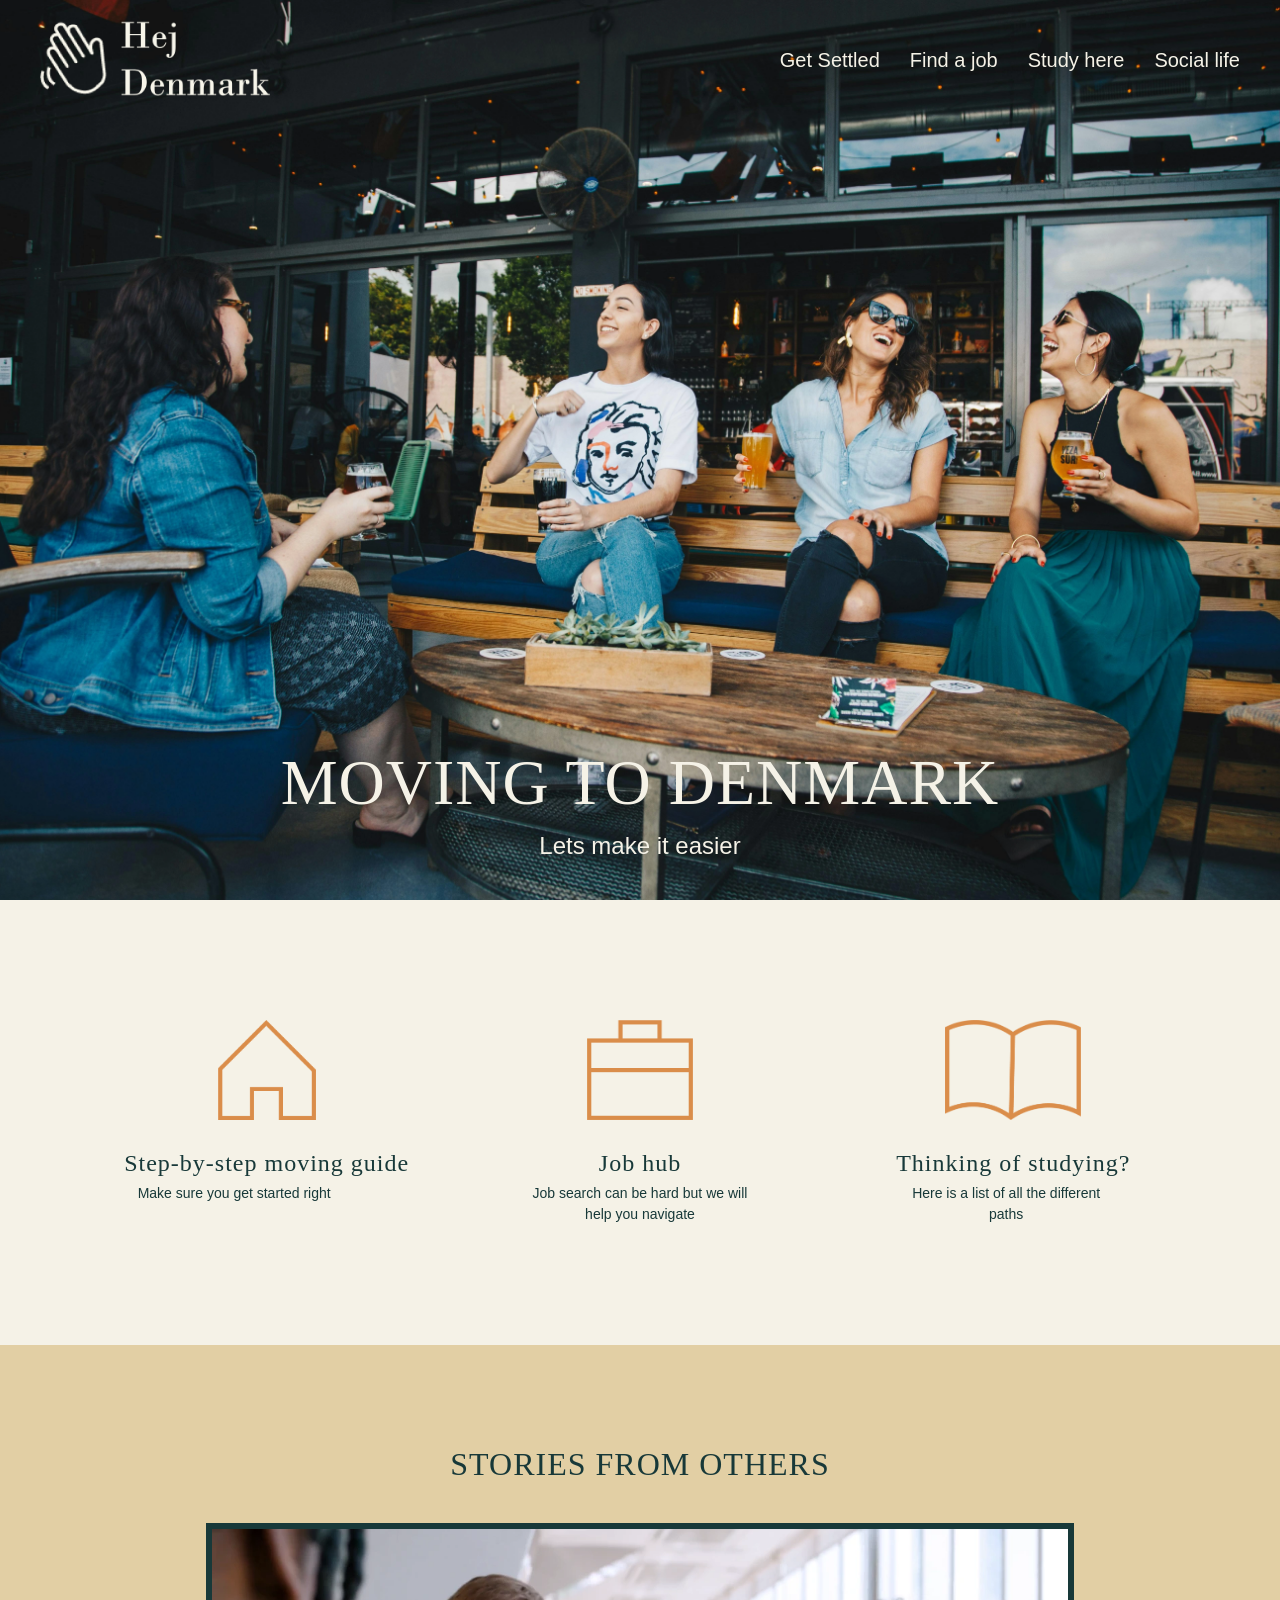
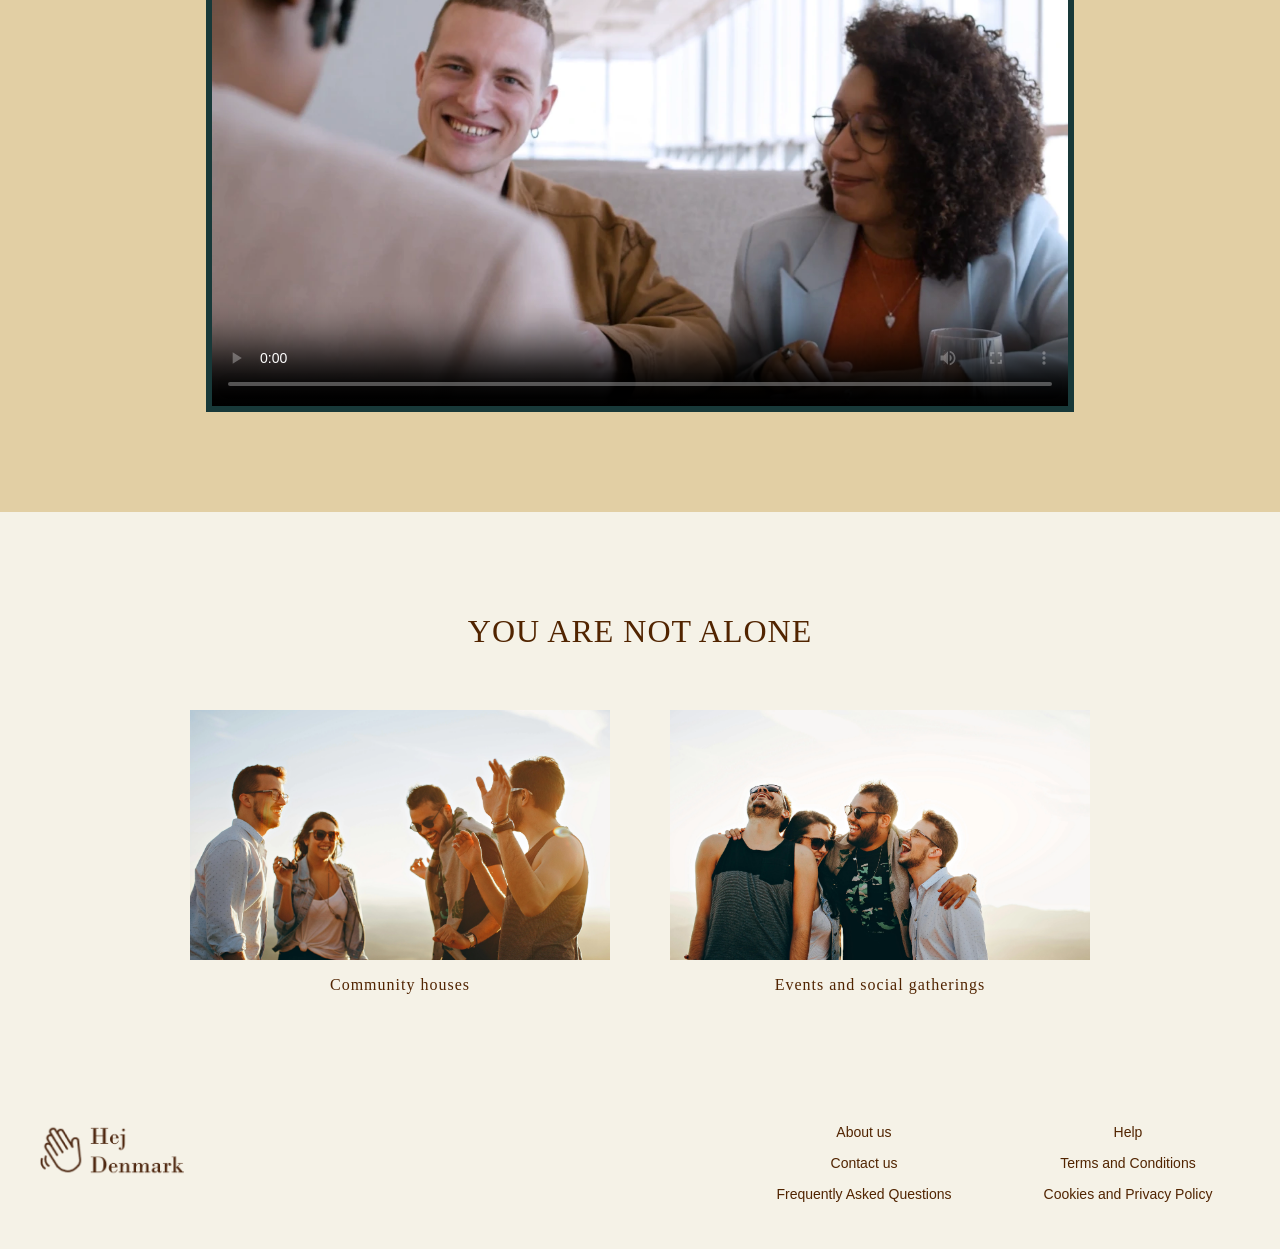
==== index.html @ d4f39c69 "first commit" ====
<!DOCTYPE html>
<html lang="da">

<head>
    <meta charset="UTF-8">
    <meta name="viewport" content="width=device-width, initial-scale=1.0">
    <meta name="robots" content="noindex">
    <link rel="stylesheet" href="css/layout.css">
    <link rel="stylesheet" href="css/style.css">
    <link rel="icon" type="image/png" sizes="32x32" href="favicon_io/favicon-32x32.png">
    <link rel="icon" type="image/png" sizes="16x16" href="favicon_io/favicon-16x16.png">
    <title>Hej Danmark</title>
</head>

<body>
    <main>
        <section class="hero">
            <header class="site-header">
                <div class="logo">
                    <a href="index.html">
                        <img src="logo/logo_hvid.webp" alt="hvidlogo">
                    </a>
                </div>

                <nav>
                    <ul class="nav-menu">
                        <li><a href="get_settled.html">Get Settled</a></li>
                        <li><a href="find_job.html">Find a job</a></li>
                        <li><a href="study_here.html">Study here</a></li>
                        <li><a href="social_life.html">Social life</a></li>
                    </ul>
                </nav>

                <button class="burger_light">
                    <span class="line"></span>
                    <span class="line"></span>
                    <span class="line"></span>
                </button>
                <script src="menu.js"></script>
            </header>

            <img src="imgs/forsidebillede.webp" alt="forsidebillede">

            <div class="hero-text">
                <h1>Moving to Denmark</h1>
                <p>Lets make it easier</p>
            </div>
        </section>

        <section class="info-grid">
            <article class="info-card">
                <a href="get_settled.html">
                    <img src="logo/housethick.webp" alt="Step by step">
                </a>
                <div class="info-text">
                    <h2>Step-by-step moving guide</h2>
                    <p>Make sure you get started right</p>
                </div>
            </article>

            <article class="info-card">
                <a href="find_job.html">
                    <img src="logo/bagthick.webp" alt="Job hub">
                </a>
                <div class="info-text">
                    <h2>Job hub</h2>
                    <p>Job search can be hard but we will help you navigate</p>
                </div>
            </article>

            <article class="info-card">
                <a href="study_here.html">
                    <img src="logo/bookthick.webp" alt="Study here">
                </a>
                <div class="info-text">
                    <h2>Thinking of studying?</h2>
                    <p>Here is a list of all the different paths</p>
                </div>
            </article>
        </section>

        <section class="stories">
            <h2>Stories from others</h2>
            <div class="video-box">
                <video controls src="imgs/0_People_Restaurant_3840x2160.mp4" poster="imgs/video-thumbnail.webp">
                </video>
            </div>
        </section>

        <section class="community">
            <h2>You are not alone</h2>

            <div class="community-grid">

                <a href="social_life.html" class="community-card">
                    <img src="imgs/people_dancing.webp" alt="community houses">
                    <h3>Community houses</h3>
                </a>

                <a href="social_life.html" class="community-card">
                    <img src="imgs/people_hugging.webp" alt="events and social gatherings">
                    <h3>Events and social gatherings</h3>
                </a>

            </div>
        </section>
    </main>
    <footer class="site-footer">
        <div class="logo">
            <a href="index.html">
                <img src="logo/logo_brun.webp" alt="brunlogo">
            </a>

            <ul class="footer-links">
                <li>About us</li>
                <li>Contact us</li>
                <li>Frequently Asked Questions</li>
            </ul>

            <ul class="footer-links">
                <li>Help</li>
                <li>Terms and Conditions</li>
                <li>Cookies and Privacy Policy</li>
            </ul>
        </div>
    </footer>
</body>

</html>
---- css/layout.css ----
/* RESET */

* {
  margin: 0;
  padding: 0;
  box-sizing: border-box;
}

/********************************HEADER OG FOOTER**********************************/
/* HEADER LAYOUT */
.site-header {
  display: flex;
  justify-content: space-between;
  align-items: center;
  padding: 15px 40px;
  width: 100%;
  box-sizing: border-box;
}

.site-header .logo img {
  display: block;
  width: 230px;
  height: auto;
}

.nav-menu {
  display: flex;
  gap: 30px;
  list-style: none;
  margin: 0;
  padding: 0;
  align-items: center;
}

.menu-icon {
  display: none;
}

/* FOOTER LAYOUT */
.site-footer {
  padding: 30px 40px;
}

.site-footer .logo {
  display: grid;
  grid-template-columns: 3fr 1fr 1fr;
  align-items: start;
  column-gap: 40px;
}

.site-footer .logo img {
  max-height: 55px;
  width: auto;
  display: block;
  margin-bottom: 40px;
}

/********************************FORSIDE**********************************/
/* HERO LAYOUT */
.hero {
  height: 100vh;
  display: grid;
  grid-template-rows: auto 1fr auto;
  overflow: hidden;
}

.hero img {
  grid-row: 1 / 4;
  grid-column: 1;
  width: 100%;
  height: 100%;
  object-fit: cover;
  display: block;
}

.site-header {
  grid-row: 1;
  grid-column: 1;
  z-index: 1;
}

.hero-text {
  grid-row: 3;
  grid-column: 1;
  text-align: center;
  margin-bottom: 40px;
  z-index: 1;
  width: 100%;
}

/* INFO GRID LAYOUT */
.info-grid {
  display: grid;
  grid-template-columns: repeat(3, 1fr);
  padding: 120px 80px;
  text-align: center;
}

.info-card {
  display: flex;
  flex-direction: column;
  align-items: center;
  gap: 15px;
}

.info-card img {
  width: auto;
  height: 100px;
}

/* STORIES SECTION LAYOUT */
.stories {
  display: flex;
  flex-direction: column;
  align-items: center;
  padding: 100px 20px;
  text-align: center;
}

.video-box {
  width: 70%;
  max-width: 900px;
  margin-top: 40px;
}

.video-box video {
  width: 100%;
  height: auto;
  display: block;
}

/* COMMUNITY SECTION LAYOUT */
.community {
  text-align: center;
  padding: 100px 20px;
}

.community-grid {
  display: grid;
  grid-template-columns: repeat(2, 1fr);
  gap: 60px;
  max-width: 900px;
  margin: 60px auto 0;
}

.community-card {
  display: block;
}

.community-card img {
  width: 100%;
  height: 250px;
  object-fit: cover;
  display: block;
}

/********************************GET SETTLED SIDE**********************************/
/* INTRO LAYOUT */

.settled-intro {
  display: flex;
  flex-direction: column;
  align-items: center;
  padding: 70px 60px;
}

.settled-title {
  text-align: center;
  margin-bottom: 60px;
}

.settled-grid {
  display: grid;
  grid-template-columns: 320px 260px;
  gap: 70px;
  justify-content: center;
  align-items: start;
}

.settled-image img {
  width: 100%;
  height: auto;
  display: block;
}

.settled-links {
  list-style: none;
  padding: 0;
  margin: 0;
  margin-top: 40px;
}

.settled-links li {
  margin-bottom: 40px;
}

/* MOVING GUIDE SECTION */

.moving-guide {
  display: grid;
  grid-template-columns: 420px 260px;
  justify-content: center;
  align-items: center;
  gap: 120px;
  padding: 80px 60px;
}

.moving-guide-content {
  display: flex;
  flex-direction: column;
  align-items: center;
  text-align: center;
}

.moving-guide-content p {
  margin: 35px 0;
  line-height: 1.6;
  max-width: 280px;
}

.moving-guide-image img {
  width: 100%;
  height: auto;
  display: block;
}

/* HOUSING SECTION */

.housing-section {
  display: grid;
  grid-template-columns: 360px 420px;
  justify-content: center;
  align-items: center;
  gap: 120px;
  padding: 80px 60px;
}

.housing-image img {
  width: 100%;
  height: auto;
  display: block;
}

.housing-content {
  text-align: center;
}

.housing-buttons {
  display: grid;
  grid-template-columns: 1fr 1fr;
  gap: 30px;
  margin: 40px 0;
}

/* HELP SECTION */

.help-section {
  display: flex;
  flex-direction: column;
  align-items: center;
  text-align: center;
  padding: 80px 60px;
}

.help-links {
  list-style: none;
  padding: 0;
  margin-top: 30px;
}

.help-links li {
  margin-bottom: 10px;
}

/********************************FIND A JOB SIDE**********************************/
/* INTRO */

.job-intro {
  display: grid;
  grid-template-columns: 360px 320px;
  justify-content: center;
  align-items: start;
  gap: 120px;
  padding: 180px 60px;
}

.job-intro-content {
  text-align: center;
}

.job-intro-content p {
  margin-top: 30px;
  line-height: 1.6;
}

.job-intro-image img {
  width: 100%;
  height: auto;
  display: block;
}

/* JOB SEARCH SECTION */

.job-search {
  display: flex;
  flex-direction: column;
  align-items: center;
  text-align: center;
  padding: 80px 60px;
}

.job-search-buttons {
  display: flex;
  gap: 40px;
  margin: 40px 0;
  flex-wrap: wrap;
  justify-content: center;
}

/* WORK CULTURE SECTION */

.work-culture {
  display: grid;
  grid-template-columns: 320px 360px;
  justify-content: center;
  align-items: start;
  gap: 80px;
  padding: 80px 60px;
}

.work-culture-image img {
  width: 100%;
  height: auto;
  display: block;
}

.work-culture-links {
  list-style: none;
  padding: 0;
  margin: 40px 0 0 0;
}

.work-culture-links li {
  margin-bottom: 22px;
}

/* CV SECTION */

.cv-section {
  display: grid;
  grid-template-columns: 400px 320px;
  justify-content: center;
  align-items: center;
  gap: 100px;
  padding: 80px 60px;
}

.cv-content {
  align-self: start;
  padding-top: 30px;
}

.cv-image img {
  width: 100%;
  height: auto;
  display: block;
}

.cv-links {
  list-style: none;
  padding: 0;
  margin-top: 55px;
}

.cv-links li {
  margin-bottom: 26px;
}

/************************************ MOBILE LAYOUT ***********************************/

/******* FORSIDE *********/
/* HERO SECTION */

@media (max-width: 768px) {
  .site-header {
    padding: 20px;
  }

  .site-header .logo img {
    width: 140px;
  }

  .nav-menu {
    display: none;
  }

  .menu-icon {
    display: block;
    font-size: 40px;
    color: #f5f2e7;
    line-height: 1;
  }

  .hero {
    min-height: 100vh;
    height: auto;
  }

  .hero-text {
    margin-bottom: 30px;
    padding: 0 20px;
  }

  /*************************************************SPURJA KENNARANN**********************************************************/
  .site-header .light-header .menu-icon {
    color: black;
  }
  /*************************************************SPURJA KENNARANN**********************************************************/
}

/* ICON / INFO SECTION */
@media (max-width: 768px) {
  .info-grid {
    display: flex;
    flex-direction: column;
    gap: 40px;
    padding: 60px 90px;
  }

  .info-card {
    display: grid;
    grid-template-columns: 80px 1fr;
    align-items: center;
    text-align: left;
    column-gap: 70px;
  }

  .info-icon {
    display: flex;
    justify-content: center;
    align-items: center;
  }

  .info-icon img {
    width: 60px;
    height: auto;
    display: block;
  }

  .info-text {
    display: flex;
    flex-direction: column;
    justify-content: center;
  }

  /* COMMUNITY SECTION */
  .community {
    padding: 60px 20px;
  }

  .community-grid {
    grid-template-columns: 1fr;
    gap: 40px;
    max-width: 260px;
    margin: 40px auto 0;
  }

  .community-card {
    display: flex;
    flex-direction: column;
    align-items: center;
  }

  .community-card img {
    width: 100%;
    height: auto;
    object-fit: cover;
  }

  .community-card h3 {
    margin-top: 12px;
    text-align: center;
  }

  /* FOOTER */

  .site-footer {
    padding: 40px 20px;
  }

  .site-footer .logo {
    grid-template-columns: 1fr;
    justify-items: center;
    row-gap: 20px;
    text-align: center;
  }

  .site-footer .logo img {
    max-height: 55px;
    width: auto;
  }

  .footer-links {
    justify-self: center;
  }

  /******************** GET SETTLED ***********************/
  /* INTRO */

  .settled-intro {
    padding: 35px 20px 50px;
  }

  .settled-title {
    text-align: center;
    margin-bottom: 30px;
  }

  .settled-grid {
    grid-template-columns: 150px 1fr;
    gap: 20px;
    align-items: start;
    justify-content: center;
  }

  .settled-image img {
    width: 150px;
    height: auto;
    display: block;
  }

  .settled-content {
    padding-top: 6px;
  }

  .settled-links {
    margin-top: 0;
    padding: 0;
  }

  .settled-links li {
    margin-bottom: 16px;
  }

  /* MOVING GUIDE*/

  .moving-guide {
    grid-template-columns: 1fr;
    justify-items: center;
    gap: 15px;
    padding: 60px 20px;
  }

  .moving-guide-content {
    display: contents;
  }

  .moving-guide-content h2 {
    order: 1;
    text-align: center;
  }

  .moving-guide-image {
    order: 2;
  }

  .moving-guide-image img {
    width: 150px;
    height: auto;
    display: block;
  }

  .moving-guide-content p {
    order: 3;
    max-width: 220px;
    text-align: center;
  }

  .guide-button {
    order: 4;
  }

  /* HOUSING SECTION */

  .housing-section {
    grid-template-columns: 180px 200px;
    justify-content: center;
    gap: 22px;
    padding: 45px 20px;
    align-items: start;
  }

  .housing-image img {
    width: 180px;
    height: auto;
    display: block;
  }

  .housing-content {
    display: flex;
    flex-direction: column;
    align-items: center;
    text-align: center;
  }

  .housing-buttons {
    display: flex;
    flex-direction: column;
    align-items: center;
    gap: 14px;
    margin-top: 20px;
  }

  .housing-btn {
    width: 170px;
    text-align: center;
  }

  .housing-link {
    display: block;
    text-align: center;
    margin-top: 22px;
  }

  /*HELP SECTION */
  .help-section {
    display: flex;
    flex-direction: column;
    align-items: center;
    text-align: center;
    padding: 80px 60px;
  }

  .help-links {
    list-style: none;
    padding: 0;
    margin-top: 30px;
  }

  .help-links li {
    margin-bottom: 10px;
  }

  /************************ FIND A JOB ***********************/
  /* INTRO*/
  .job-intro {
    grid-template-columns: 200px 200px;
    justify-content: center;
    gap: 20px;
    padding: 40px 20px;
    align-items: start;
  }

  .job-intro-image img {
    width: 200px;
  }

  .job-intro-content {
    text-align: left;
  }

  /* WHERE TO SEARCH*/
  .job-search {
    padding: 50px 20px;
  }

  .job-search-buttons {
    display: flex;
    flex-direction: column;
    align-items: center;
    gap: 14px;
    margin-top: 20px;
  }

  /* WORK CULTURE*/
  .work-culture {
    display: flex;
    flex-direction: column;
    align-items: center;
    padding: 50px 20px;
    text-align: center;
  }

  .work-culture-content {
    display: contents;
  }

  .work-culture-content h2 {
    order: 1;
  }

  .work-culture-image {
    order: 2;
  }

  .work-culture-image img {
    width: 200px;
    height: auto;
    display: block;
  }

  .work-culture-links {
    order: 3;
    list-style: none;
    padding: 0;
    margin: 0;
  }

  /* CV TEMPLATES SECTION*/
  .cv-section {
    grid-template-columns: 1fr;
    justify-items: center;
    text-align: center;
    gap: 20px;
    padding: 50px 20px;
  }

  .cv-image img {
    width: 200px;
    height: auto;
    display: block;
  }

  .cv-links {
    margin-top: 50px;
  }

  .cv-links li {
    margin-bottom: 14px;
  }
}
---- css/style.css ----
/* RESET */

* {
  margin: 0;
  padding: 0;
  box-sizing: border-box;
}

/* GENERAL */

body {
  font-family: "Montserrat", sans-serif;
}

h1,
h2,
h3,
h4,
h5,
h6 {
  font-family: "Libre Bodoni", serif;
  font-weight: 500;
  letter-spacing: 1px;
  line-height: 1.2;
}

img {
  max-width: 100%;
  height: auto;
}

section {
  width: 100%;
}

/* COLORS */

.color1 {
  color: #183939;
}

.color2 {
  color: #512400;
}

.color3 {
  color: #f5f2e7;
}

.color4 {
  color: #ead4a7;
}

.color5 {
  color: #687d6d;
}

.color6 {
  color: #d98c4a;
}

/*************** Fonts *********************/

@font-face {
  font-family: "Libre Bodoni";
  src:
    url(fonts/LibreBodoni/LibreBodoni-VariableFont_wght.woff) format("woff"),
    url(fonts/LibreBodoni/LibreBodoni-VariableFont_wght.woff2) format("woff2");
}

@font-face {
  font-family: "Montserrat";
  src:
    url(fonts/Montserrat/Montserrat-VariableFont_wght.woff) format("woff"),
    url(fonts/Montserrat/Montserrat-VariableFont_wght.woff2) format("woff2");
}

/********************************HEADER OG FOOTER**********************************/
/* HEADER STYLE */
.site-header {
  background: transparent;
}

.nav-menu a {
  text-decoration: none;
  color: #f5f2e7;
  font-size: 20px;
  font-weight: 400;
  transition: color 0.3s ease;
}

.nav-menu a:hover {
  color: #ead4a7;
}

/* BURGER */
.burger {
  width: 30px;
  height: 20px;
  cursor: pointer;
}

.burger .line {
  display: block;
  width: 100%;
  height: 2px;
  background-color: #512400;
  margin-bottom: 5px;
  transition: 0.2s linear;
}
.burger {
  display: none;
}

/* LIGHT BURGER VERSION */
.burger_light {
  width: 30px;
  height: 20px;
  cursor: pointer;
}

.burger_light .line {
  display: block;
  width: 100%;
  height: 2px;
  background-color: #f5f2e7;
  margin-bottom: 5px;
  transition: 0.2s linear;
}
.burger_light {
  display: none;
}

/*MOBILE BURGER*/

@media screen and (max-width: 800px) {
  .menu {
    display: none;
  }
  .burger {
    display: block;
    background-color: transparent;
    border: 0;
  }
  .burger.active .line:nth-child(1) {
    transform: rotate(45deg) translate(5px, 5px);
    transition: 0.2s linear;
  }

  .burger.active .line:nth-child(2) {
    opacity: 0;
    transition: 0.15s linear;
  }

  .burger.active .line:nth-child(3) {
    transform: rotate(-45deg) translate(5px, -5px);
    transition: 0.2s linear;
  }

  nav.active .menu {
    display: block;
    background-color: #f5f2e7;
    position: absolute;
    top: 94px;
    left: 0;
    width: 100%;
    box-shadow: 0 10px 10px #f5f2e7;
    z-index: 1;
  }

  nav.active .menu li {
    margin: 10px 20px;
  }

  nav.active .menu a {
    font-size: 24px;
  }

  .burger_light {
    display: block;
    background-color: transparent;
    border: 0;
  }
  .burger_light.active .line:nth-child(1) {
    transform: rotate(45deg) translate(5px, 5px);
    transition: 0.2s linear;
  }

  .burger_light.active .line:nth-child(2) {
    opacity: 0;
    transition: 0.15s linear;
  }

  .burger_light.active .line:nth-child(3) {
    transform: rotate(-45deg) translate(5px, -5px);
    transition: 0.2s linear;
  }
}
/* LIGHT HEADER VERSION */
.light-header {
  background-color: #f5f2e7;
}

.light-header .nav-menu a {
  color: #512400;
}

.light-header .nav-menu a:hover {
  color: #000000;
}

/* FOOTER STYLE */
.site-footer {
  background-color: #f5f2e7;
}

.footer-links {
  color: #512400;
  font-size: 14px;
}

.footer-links {
  list-style: none;
  padding: 0;
  margin: 0;
  text-align: center;
}

.footer-links li {
  margin-bottom: 15px;
}

/********************************FORSIDE**********************************/
/* HERO STYLE */
.hero {
  background-color: rgba(0, 0, 0, 0.2);
  background-blend-mode: darken;
}

.hero-text h1 {
  margin: 0;
  color: #f5f2e7;
  font-size: 64px;
  font-weight: 400;
  text-transform: uppercase;
}

.hero-text p {
  margin-top: 10px;
  margin-bottom: 0;
  color: #f5f2e7;
  font-size: 24px;
}

/* INFO GRID STYLE */
.info-grid {
  background-color: #f5f2e7;
}

.info-card h2 {
  color: #183939;
  font-size: 24px;
  font-weight: 500;
  margin: 10px 0 5px;
}

.info-card p {
  color: #183939;
  font-size: 14px;
  max-width: 220px;
  line-height: 1.5;
  margin: 0;
}
.info-card a {
  transition: transform 0.3s ease;
}

.info-card:hover a {
  transform: scale(1.1);
}
/* STORIES SECTION STYLE */
.stories {
  background-color: #e2cfa4;
  background-image: url(../imgs/Background_tile.webp);
  background-repeat: repeat;
}

.stories h2 {
  color: #183939;
  font-size: 32px;
  letter-spacing: 1px;
  margin: 0;
  text-transform: uppercase;
}

.video-box {
  border: 6px solid #183939;
}

/* COMMUNITY SECTION STYLE */
.community {
  background-color: #f5f2e7;
}

.community h2 {
  color: #512400;
  font-size: 32px;
  text-transform: uppercase;
  margin: 0;
}

.community-card {
  text-decoration: none;
}

.community-card h3 {
  color: #512400;
  font-size: 16px;
  margin-top: 15px;
}

.community-card img {
  transition: transform 0.3s ease;
}

.community-card:hover img {
  transform: scale(1.05);
}

/********************************GET SETTLED SIDE**********************************/
/* INTRO STYLE */

.settled-intro {
  background-color: #f5f2e7;
}

.settled-title {
  color: #512400;
  font-size: 64px;
  text-transform: uppercase;
}

.settled-links a {
  text-decoration: none;
  color: #512400;
  font-size: 18px;
  text-transform: uppercase;
}

.settled-links a:hover {
  color: #d98c4a;
}

/* MOVING GUIDE STYLE */

.moving-guide {
  background-color: #ead4a7;
}

.moving-guide-content h2 {
  color: #d98c4a;
  font-size: 48px;
  font-weight: 400;
  text-transform: uppercase;
}

.moving-guide-content p {
  color: #512400;
  font-size: 18px;
}

.guide-button {
  display: inline-block;
  padding: 14px 42px;
  background-color: #d98c4a;
  color: #512400;
  text-decoration: none;
  border-radius: 999px;
  font-size: 12px;
  text-transform: uppercase;
}
.guide-button:hover {
  background-color: #512400;
  color: #d98c4a;
}

/* HOUSING SECTION STYLE */

.housing-section {
  background-color: #f5f2e7;
}

.housing-content h2 {
  color: #d98c4a;
  font-size: 48px;
  text-transform: uppercase;
}

.housing-btn {
  display: inline-block;
  padding: 16px 40px;
  background-color: #512400;
  color: #f5f2e7;
  text-decoration: none;
  border-radius: 999px;
  font-size: 14px;
  text-transform: uppercase;
}

.housing-btn:hover {
  background-color: #d98c4a;
}

.housing-link {
  display: inline-block;
  margin-top: 20px;
  color: #d98c4a;
  text-decoration: none;
  font-size: 14px;
  text-transform: uppercase;
}

.housing-link:hover {
  color: #512400;
}

/* HELP SECTION STYLE */

.help-section {
  background-color: #ead4a7;
}

.help-section h2 {
  color: #512400;
  font-size: 48px;
  text-transform: uppercase;
}

.help-links a {
  text-decoration: none;
  color: #512400;
  font-size: 16px;
}

.help-links a:hover {
  color: #d98c4a;
}
/********************************FIND A JOB SIDE**********************************/
/* INTRO */

.job-intro {
  background-color: #f5f2e7;
}

.job-intro-content h1 {
  color: #183939;
  font-size: 60px;
  text-transform: uppercase;
}

.job-intro-content p {
  color: #512400;
  font-size: 16px;
}

/* JOB SEARCH STYLE */

.job-search {
  background-color: #183939;
}

.job-search h2 {
  color: #d98c4a;
  font-size: 48px;
  text-transform: uppercase;
}

.search-btn {
  display: inline-flex;
  justify-content: center;
  align-items: center;
  width: 190px;
  height: 48px;
  background-color: #f5f2e7;
  color: #183939;
  text-decoration: none;
  border-radius: 999px;
  font-size: 14px;
  text-transform: uppercase;
}

.search-btn:hover {
  background-color: #d98c4a;
}

.job-search-link {
  color: #f5f2e7;
  text-decoration: none;
  font-size: 14px;
  text-transform: uppercase;
}

.job-search-link:hover {
  color: #d98c4a;
}

/* WORK CULTURE STYLE */

.work-culture {
  background-color: #f5f2e7;
}

.work-culture-content h2 {
  color: #d98c4a;
  font-size: 48px;
  text-transform: uppercase;
}

.work-culture-links a {
  text-decoration: none;
  color: #183939;
  font-size: 18px;
  text-transform: uppercase;
}

.work-culture-links a:hover {
  color: #d98c4a;
}

/* CV SECTION STYLE */

.cv-section {
  background-color: #687d6d;
}

.cv-content h2 {
  color: #f5f2e7;
  font-size: 42px;
  text-transform: uppercase;
  line-height: 1.15;
  letter-spacing: 1px;
}

.cv-links a {
  text-decoration: none;
  color: #183939;
  font-size: 18px;
  text-transform: uppercase;
  line-height: 1.4;
}

.cv-links a:hover {
  color: #d98c4a;
}

/************************************ MOBILE LAYOUT ***********************************/
/************ FORSIDE *************/
/* HERO SECTION */

@media (max-width: 768px) {
  .hero-text h1 {
    font-size: 34px;
    line-height: 1.1;
  }

  .hero-text p {
    font-size: 16px;
  }

  /* ICON / INFO SECTION */

  .info-text h2 {
    font-size: 24px;
    line-height: 1.2;
  }

  .info-text p {
    font-size: 12px;
    line-height: 1.35;
  }

  /************************ GET SETTLED ***********************/
  .settled-title {
    font-size: 34px;
  }

  .settled-links a {
    font-size: 14px;
  }

  /* MOVING GUIDE SECTION */
  .moving-guide-content h2 {
    font-size: 26px;
  }

  .moving-guide-content p {
    font-size: 14px;
    line-height: 1.5;
  }

  .guide-button {
    font-size: 12px;
    padding: 14px 28px;
  }

  /* HOUSING SECTION */
  .housing-content h2 {
    font-size: 20px;
    text-align: center;
  }

  .housing-btn {
    width: 140px;
    padding: 10px 0;
    font-size: 11px;
    text-align: center;
  }

  .housing-link {
    font-size: 12px;
  }

  /* HELP SECTION */
  .help-section h2 {
    font-size: 30px;
    text-align: center;
  }
  .help-links {
    font-size: 12px;
    text-align: center;
  }

  /************************ FIND A JOB  ***********************/
  .job-intro-content h1 {
    font-size: 30px;
  }

  .job-intro-content p {
    font-size: 12px;
    margin-top: 10px;
    line-height: 1.5;
  }

  /* WHERE TO SEARCH*/
  .job-search h2 {
    font-size: 22px;
    margin-bottom: 20px;
  }

  .job-search-btn {
    width: 180px;
    padding: 12px 0;
    font-size: 12px;
  }

  .job-search-link {
    font-size: 12px;
    margin-top: 20px;
  }

  /* WORK CULTURE*/
  .work-culture-content h2 {
    font-size: 24px;
  }

  .work-culture-links a {
    font-size: 14px;
  }
  /* CV TEMPLATES SECTION*/
  .cv-content h2 {
    font-size: 24px;
    line-height: 1.2;
  }

  .cv-links a {
    font-size: 14px;
  }
}
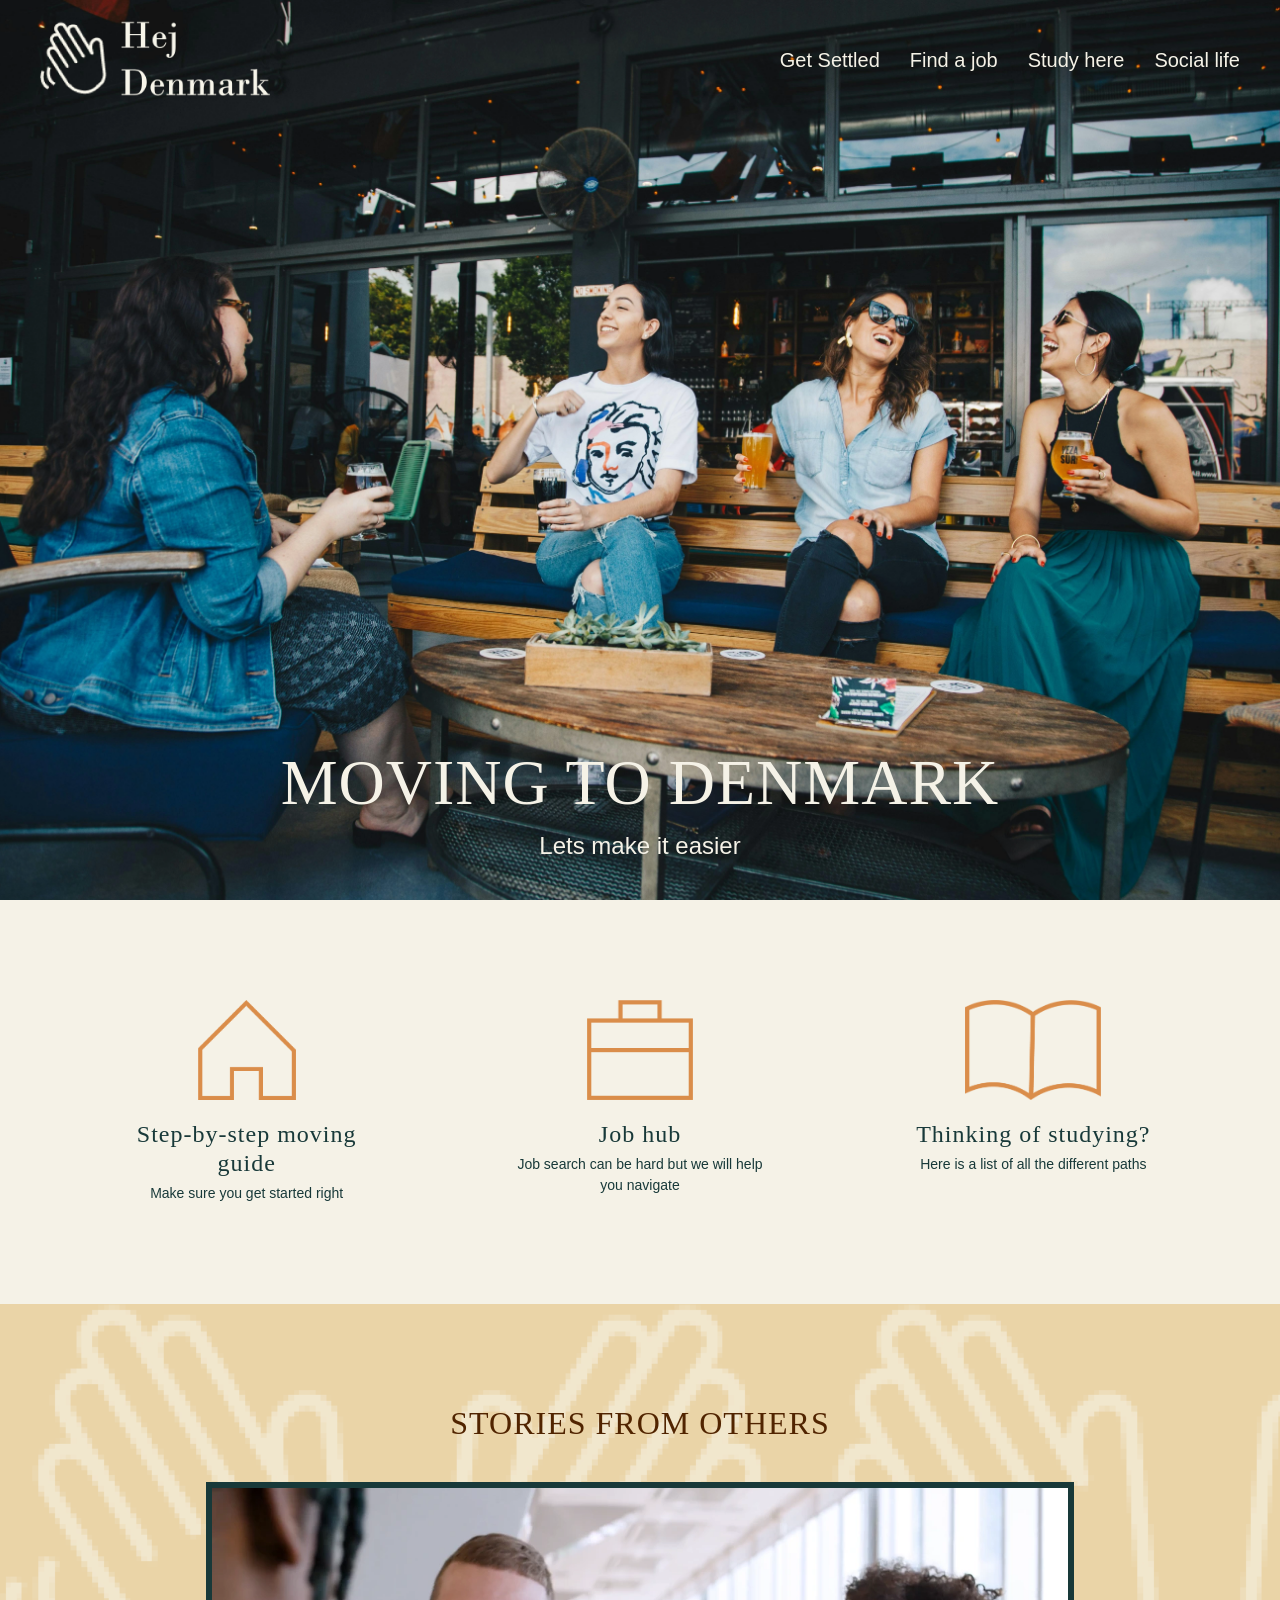
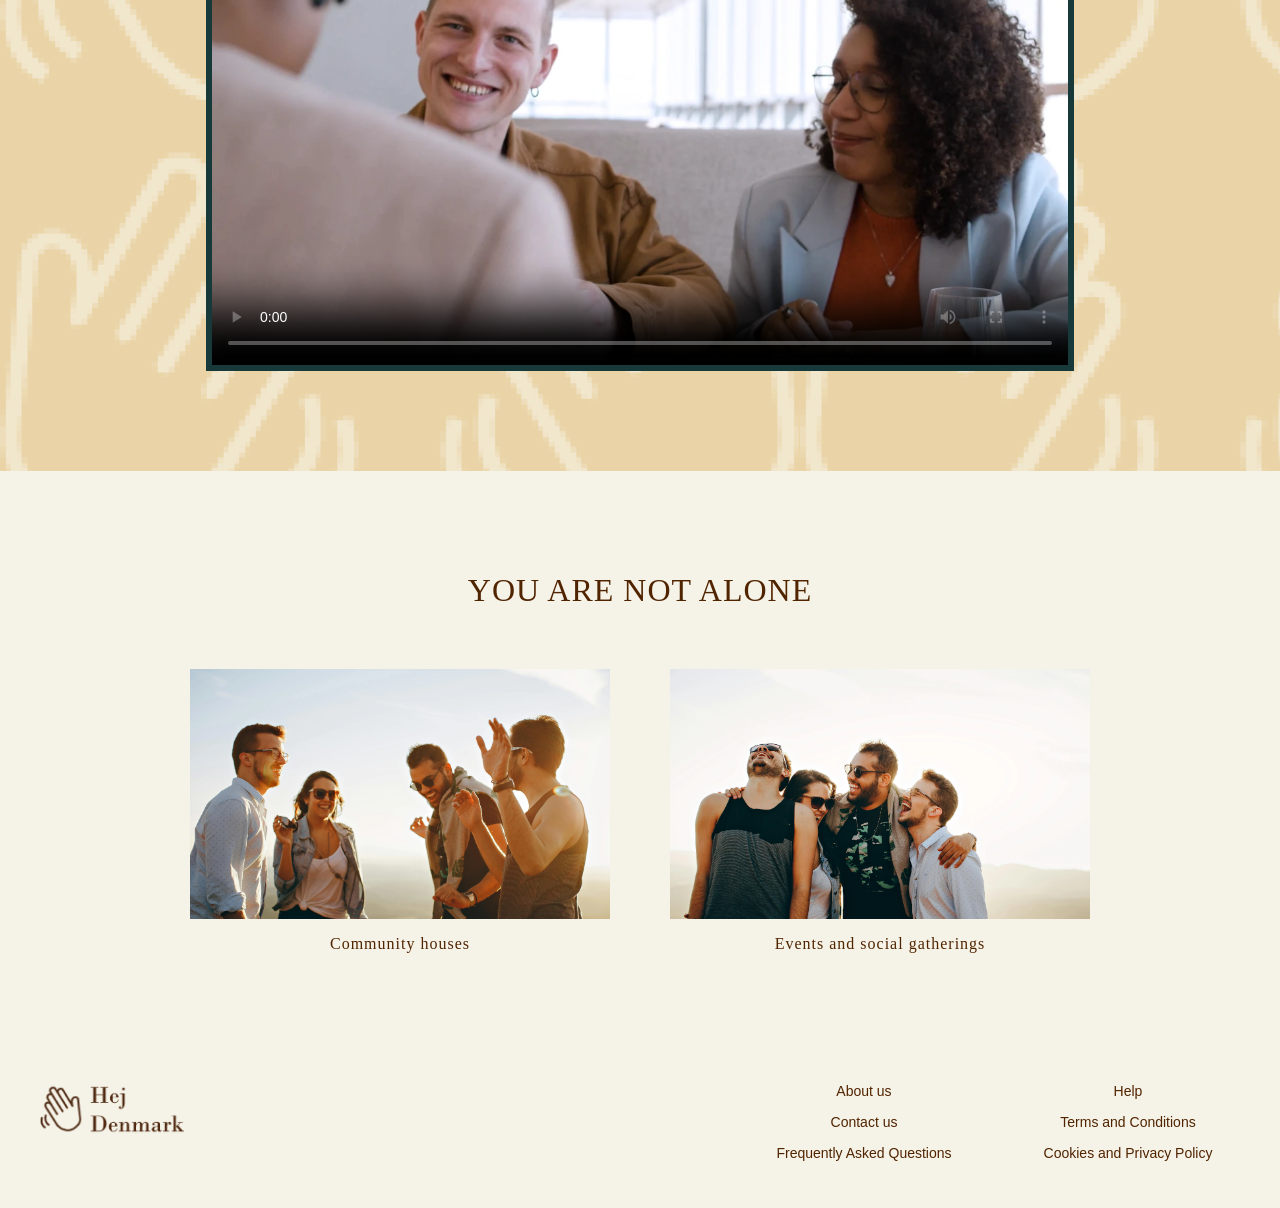
==== commit c714dd38: "Changes 1" ====
--- a/index.html
+++ b/index.html
@@ -106,10 +106,12 @@
         </section>
     </main>
     <footer class="site-footer">
-        <div class="logo">
-            <a href="index.html">
-                <img src="logo/logo_brun.webp" alt="brunlogo">
-            </a>
+        <div class="footer-grid">
+            <div class="footer-logo">
+                <a href="index.html">
+                    <img src="logo/logo_brun.webp" alt="brunlogo">
+                </a>
+            </div>
 
             <ul class="footer-links">
                 <li>About us</li>
--- a/css/layout.css
+++ b/css/layout.css
@@ -41,14 +41,14 @@
   padding: 30px 40px;
 }
 
-.site-footer .logo {
+.footer-grid {
   display: grid;
   grid-template-columns: 3fr 1fr 1fr;
   align-items: start;
   column-gap: 40px;
 }
 
-.site-footer .logo img {
+.footer-logo img {
   max-height: 55px;
   width: auto;
   display: block;
@@ -92,20 +92,29 @@
 .info-grid {
   display: grid;
   grid-template-columns: repeat(3, 1fr);
-  padding: 120px 80px;
+  gap: 60px;
+  padding: 100px 80px;
   text-align: center;
 }
 
 .info-card {
-  display: flex;
-  flex-direction: column;
-  align-items: center;
-  gap: 15px;
+  width: 260px;
+  margin: 0 auto;
 }
 
 .info-card img {
+  height: 100px;
   width: auto;
-  height: 100px;
+  display: block;
+  margin: 0 auto 20px;
+}
+
+.info-card h2 {
+  margin-bottom: 10px;
+}
+
+.info-card p {
+  margin: 0;
 }
 
 /* STORIES SECTION LAYOUT */
@@ -310,11 +319,11 @@
 }
 
 .job-search-buttons {
-  display: flex;
-  gap: 40px;
+  display: grid;
+  grid-template-columns: repeat(2, auto);
+  gap: 20px;
+  justify-content: center;
   margin: 40px 0;
-  flex-wrap: wrap;
-  justify-content: center;
 }
 
 /* WORK CULTURE SECTION */
@@ -665,11 +674,7 @@
   }
 
   .job-search-buttons {
-    display: flex;
-    flex-direction: column;
-    align-items: center;
-    gap: 14px;
-    margin-top: 20px;
+    grid-template-columns: 1fr;
   }
 
   /* WORK CULTURE*/
--- a/css/style.css
+++ b/css/style.css
@@ -267,7 +267,6 @@
 .info-card p {
   color: #183939;
   font-size: 14px;
-  max-width: 220px;
   line-height: 1.5;
   margin: 0;
 }
@@ -280,13 +279,14 @@
 }
 /* STORIES SECTION STYLE */
 .stories {
-  background-color: #e2cfa4;
-  background-image: url(../imgs/Background_tile.webp);
+  background-color: #ead4a7;
+  background-image: url(../imgs/background_tile.webp);
+  background-size: 800px;
   background-repeat: repeat;
 }
 
 .stories h2 {
-  color: #183939;
+  color: #512400;
   font-size: 32px;
   letter-spacing: 1px;
   margin: 0;
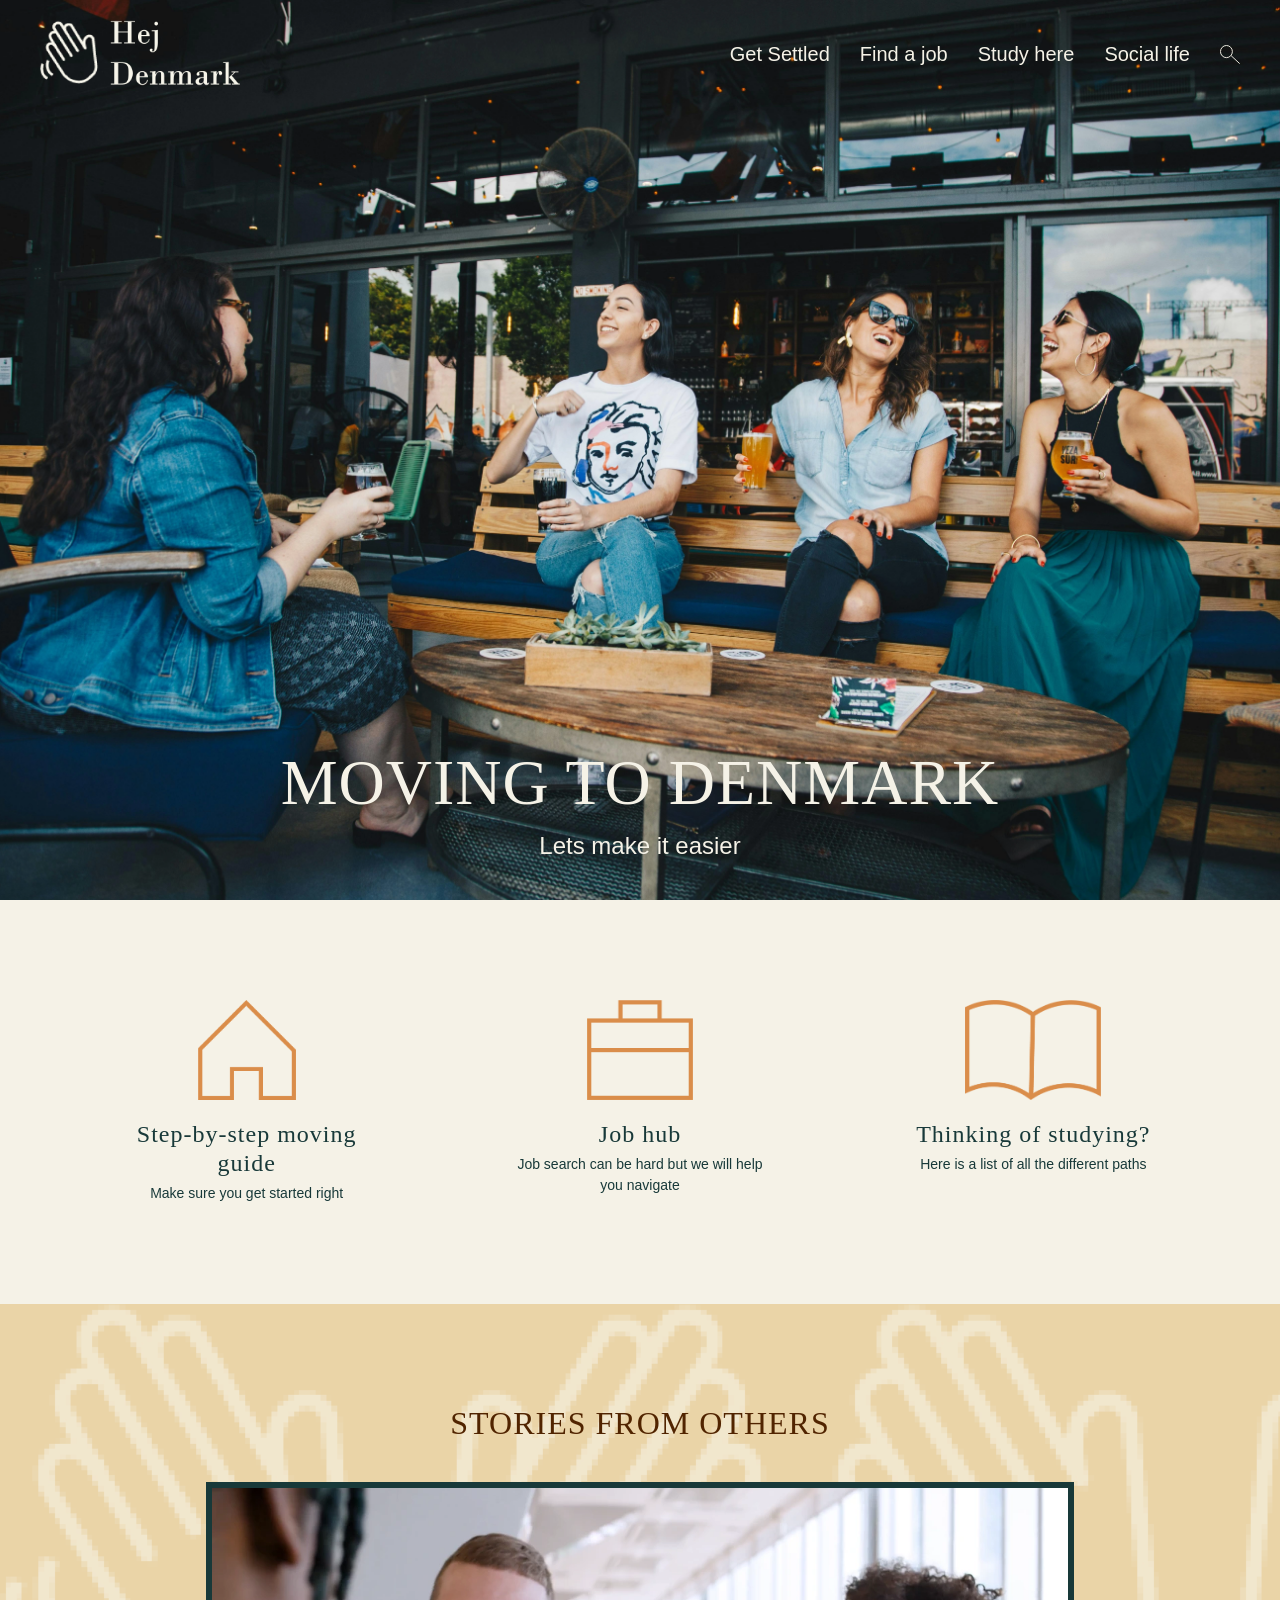
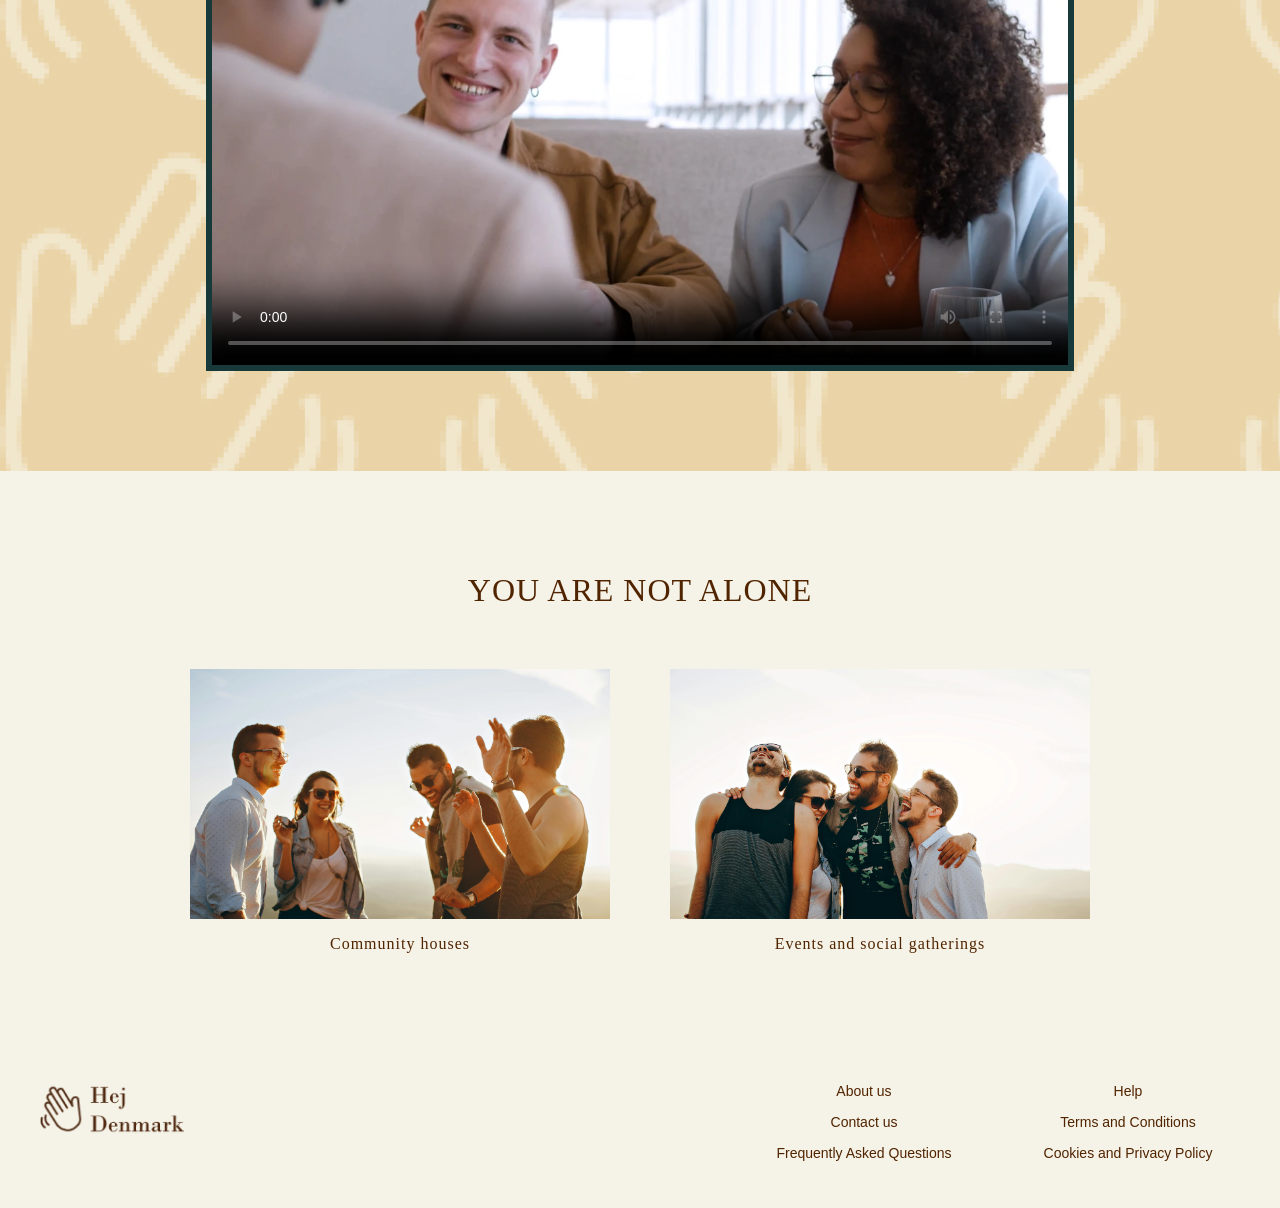
==== commit fca66d07: "change 2" ====
--- a/index.html
+++ b/index.html
@@ -28,6 +28,9 @@
                         <li><a href="find_job.html">Find a job</a></li>
                         <li><a href="study_here.html">Study here</a></li>
                         <li><a href="social_life.html">Social life</a></li>
+                        <li class="search-icon">
+                            <img src="imgs/hvid_search.svg" alt="Search hvid">
+                        </li>
                     </ul>
                 </nav>
 
--- a/css/layout.css
+++ b/css/layout.css
@@ -19,7 +19,7 @@
 
 .site-header .logo img {
   display: block;
-  width: 230px;
+  width: 200px;
   height: auto;
 }
 
@@ -34,6 +34,11 @@
 
 .menu-icon {
   display: none;
+}
+
+.search-icon {
+  width: 20px;
+  height: auto;
 }
 
 /* FOOTER LAYOUT */
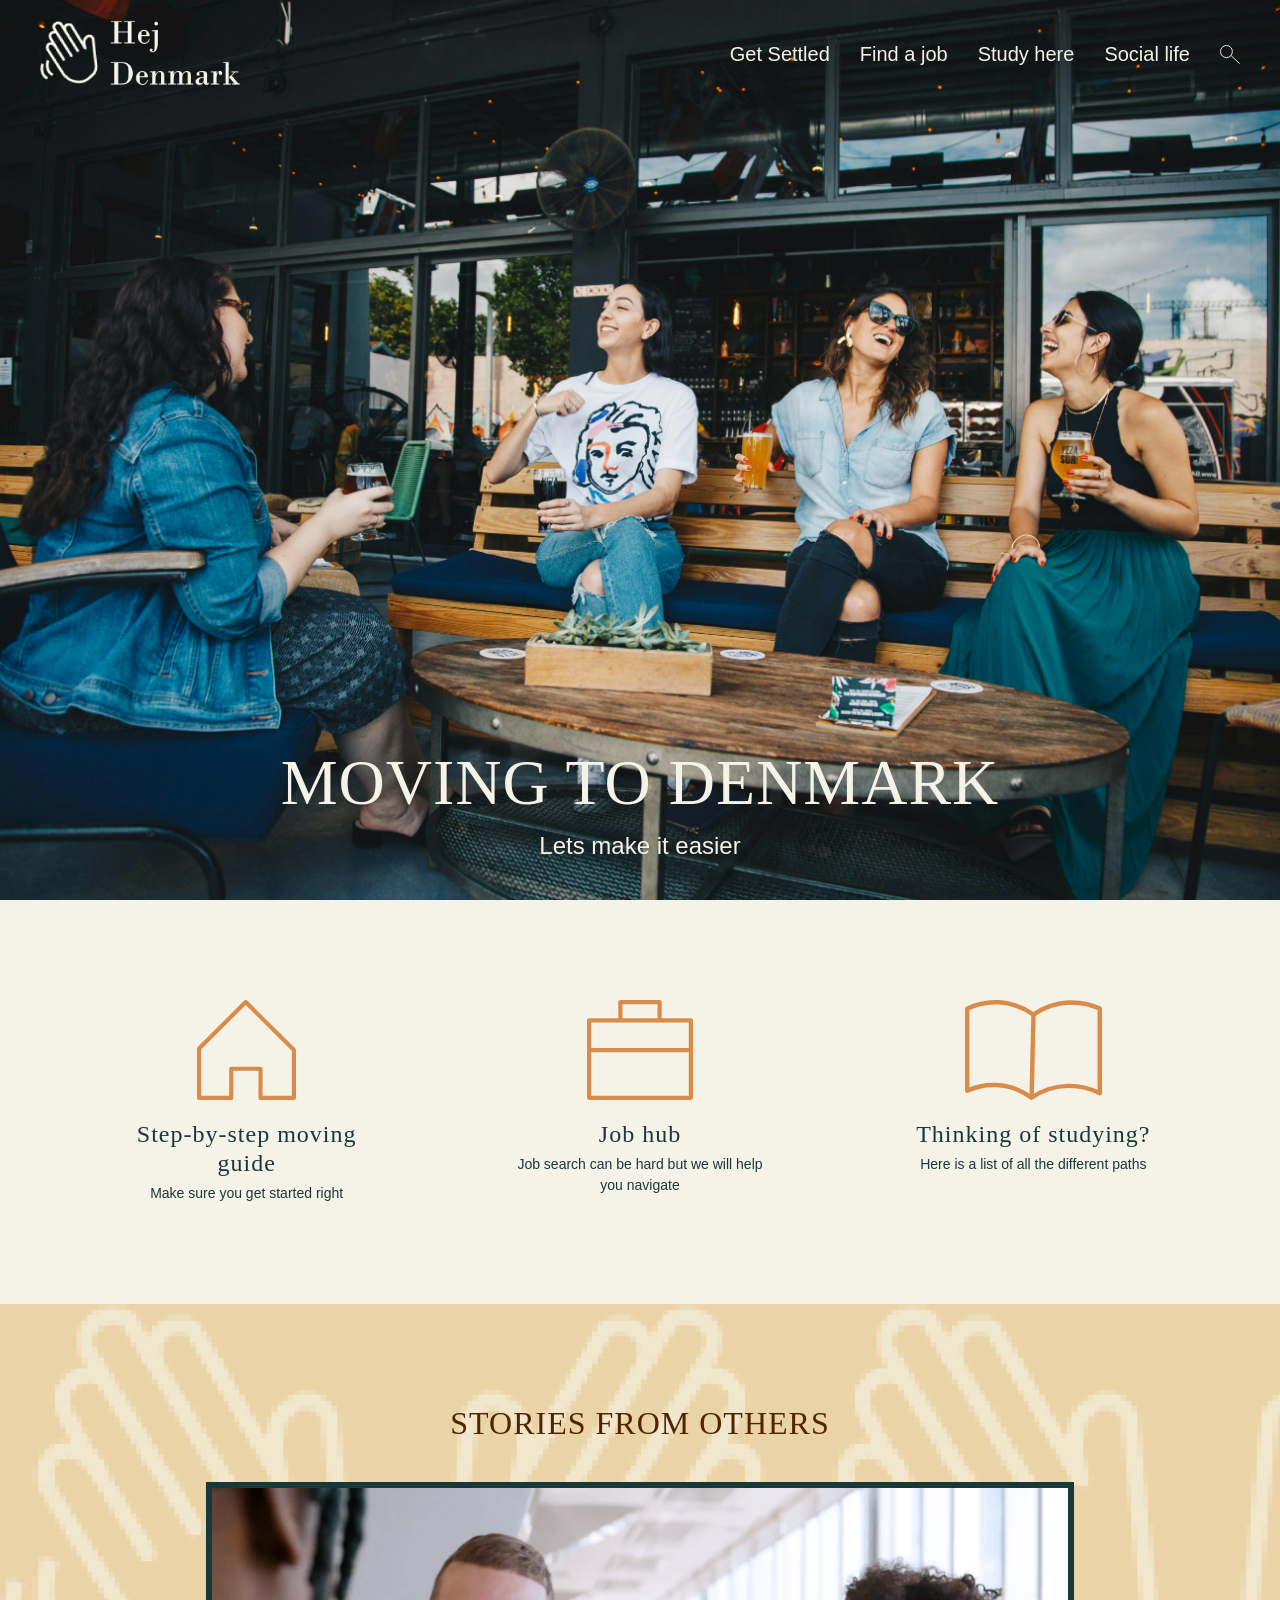
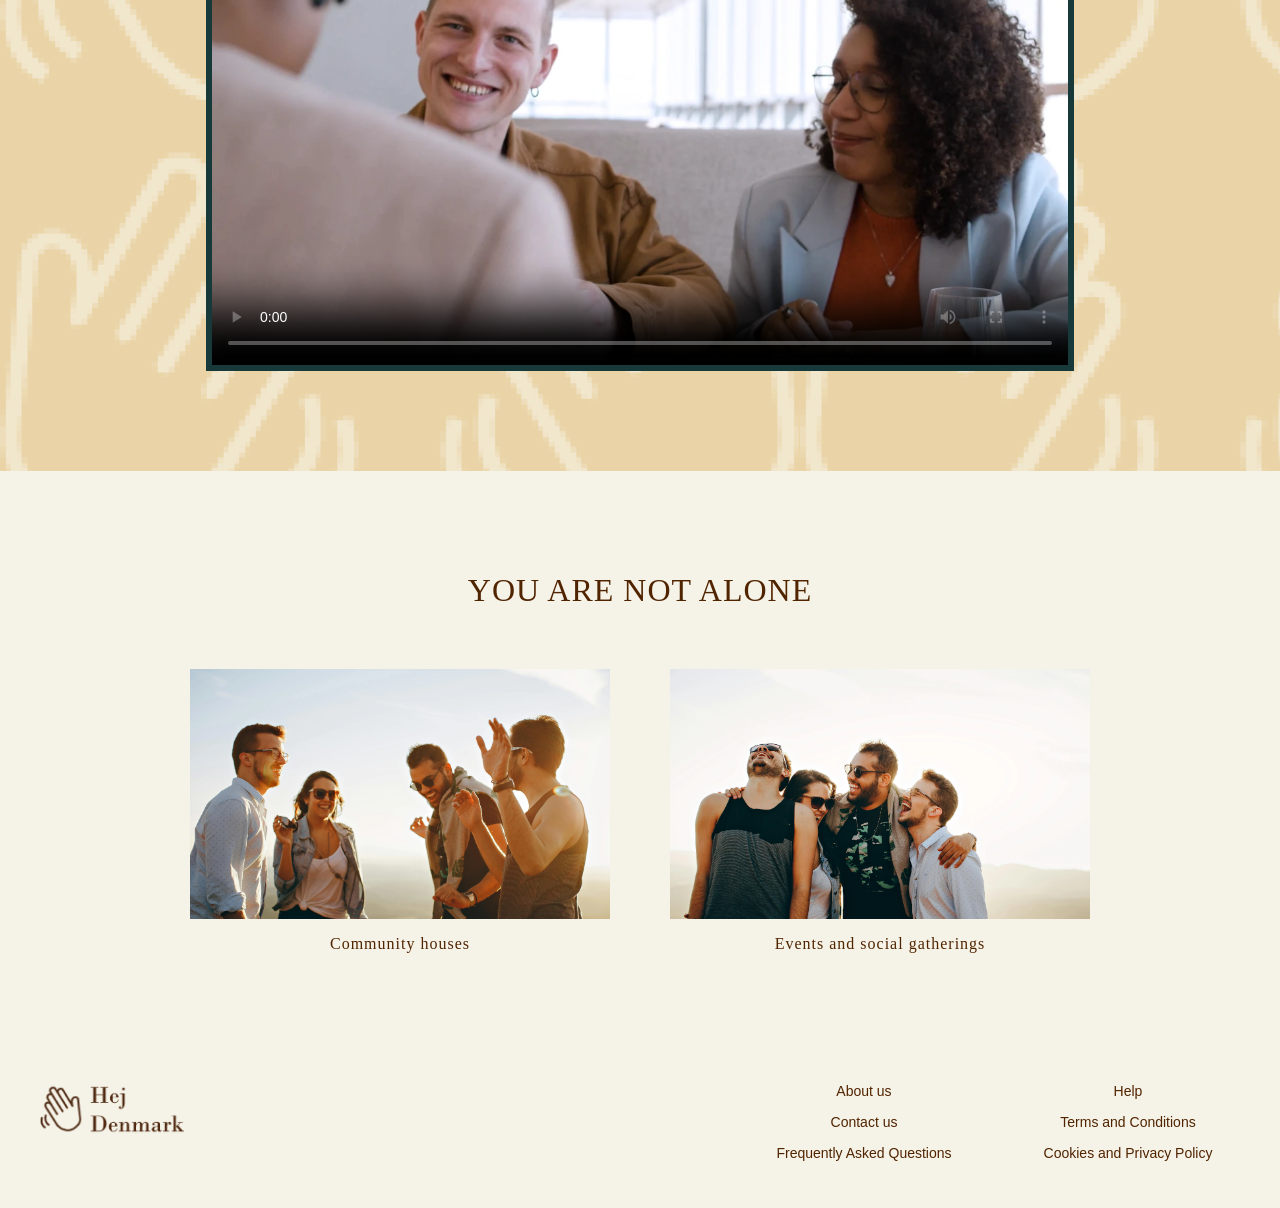
==== commit 99edf18a: "Changes 3" ====
--- a/index.html
+++ b/index.html
@@ -53,7 +53,7 @@
         <section class="info-grid">
             <article class="info-card">
                 <a href="get_settled.html">
-                    <img src="logo/housethick.webp" alt="Step by step">
+                    <img src="logo/husicon.svg" alt="Step by step">
                 </a>
                 <div class="info-text">
                     <h2>Step-by-step moving guide</h2>
@@ -63,7 +63,7 @@
 
             <article class="info-card">
                 <a href="find_job.html">
-                    <img src="logo/bagthick.webp" alt="Job hub">
+                    <img src="logo/jobicon.svg" alt="Job hub">
                 </a>
                 <div class="info-text">
                     <h2>Job hub</h2>
@@ -73,7 +73,7 @@
 
             <article class="info-card">
                 <a href="study_here.html">
-                    <img src="logo/bookthick.webp" alt="Study here">
+                    <img src="logo/bookicon.svg" alt="Study here">
                 </a>
                 <div class="info-text">
                     <h2>Thinking of studying?</h2>
